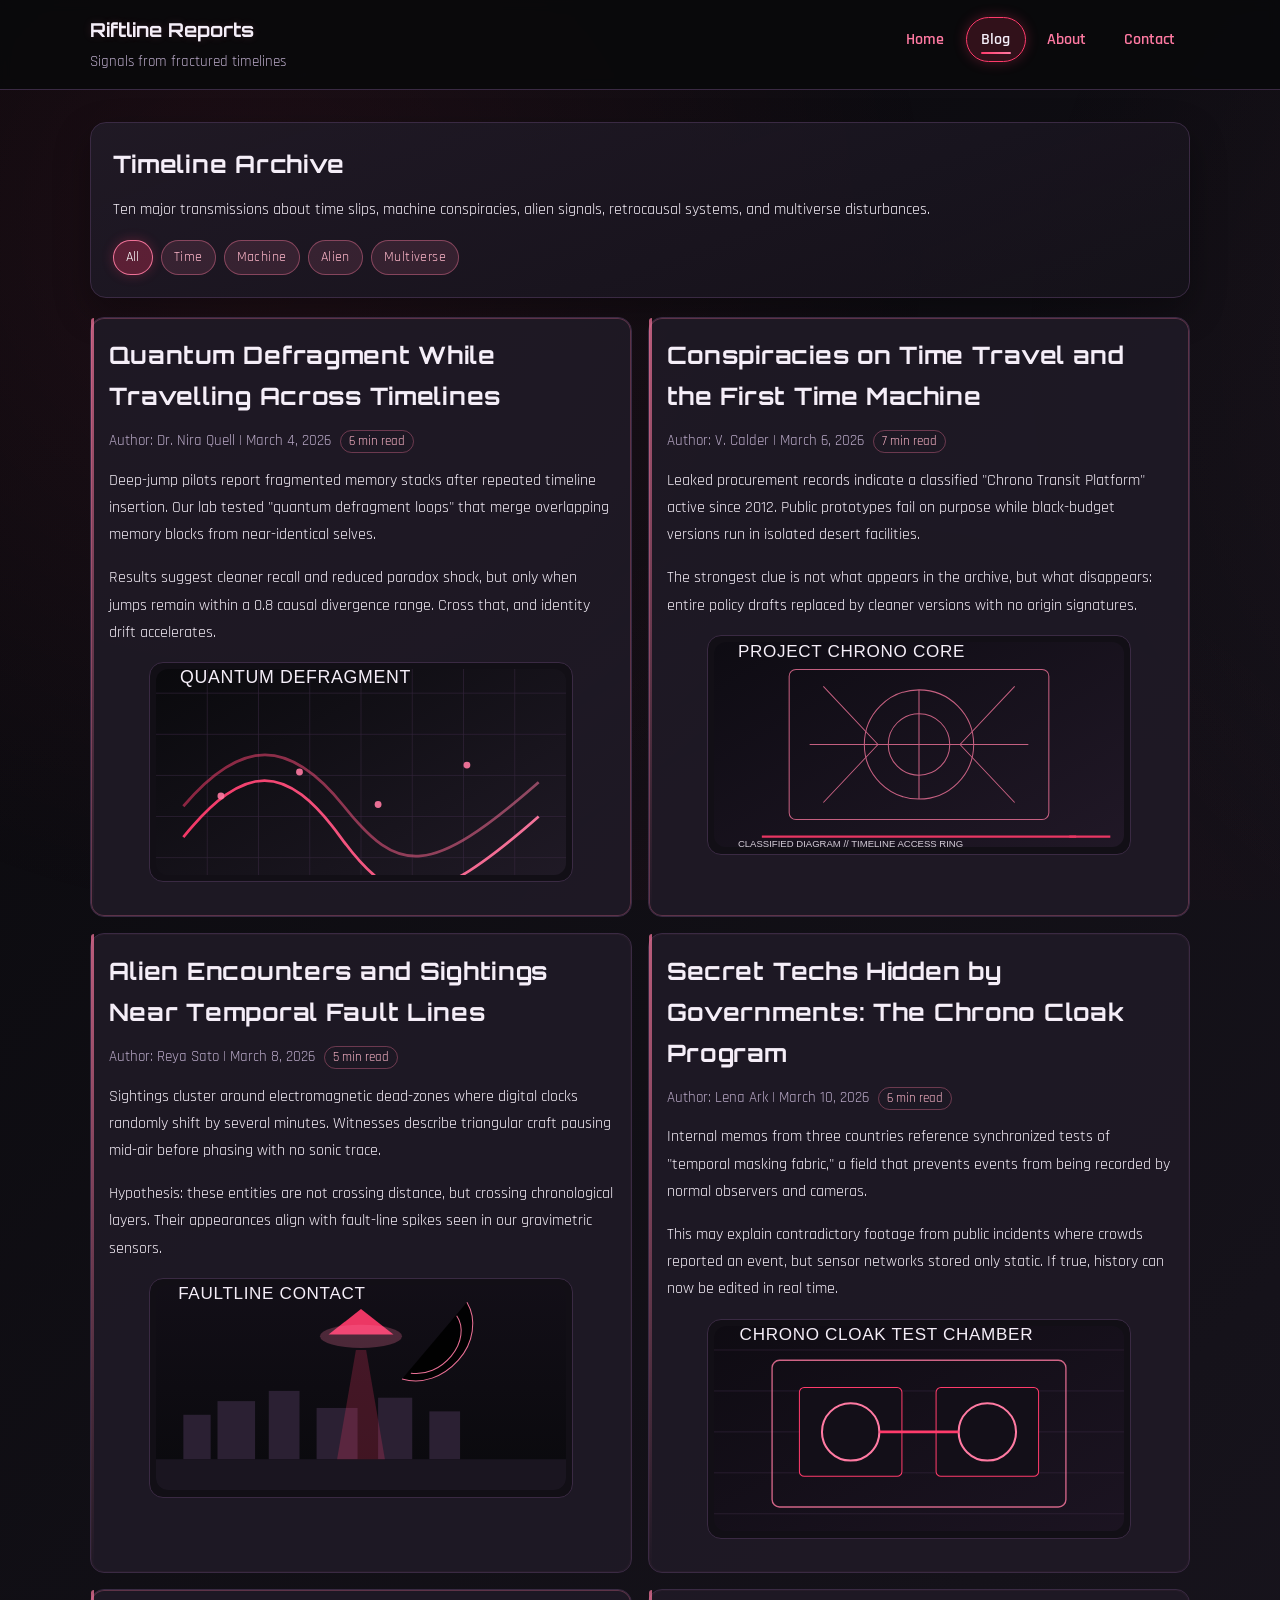
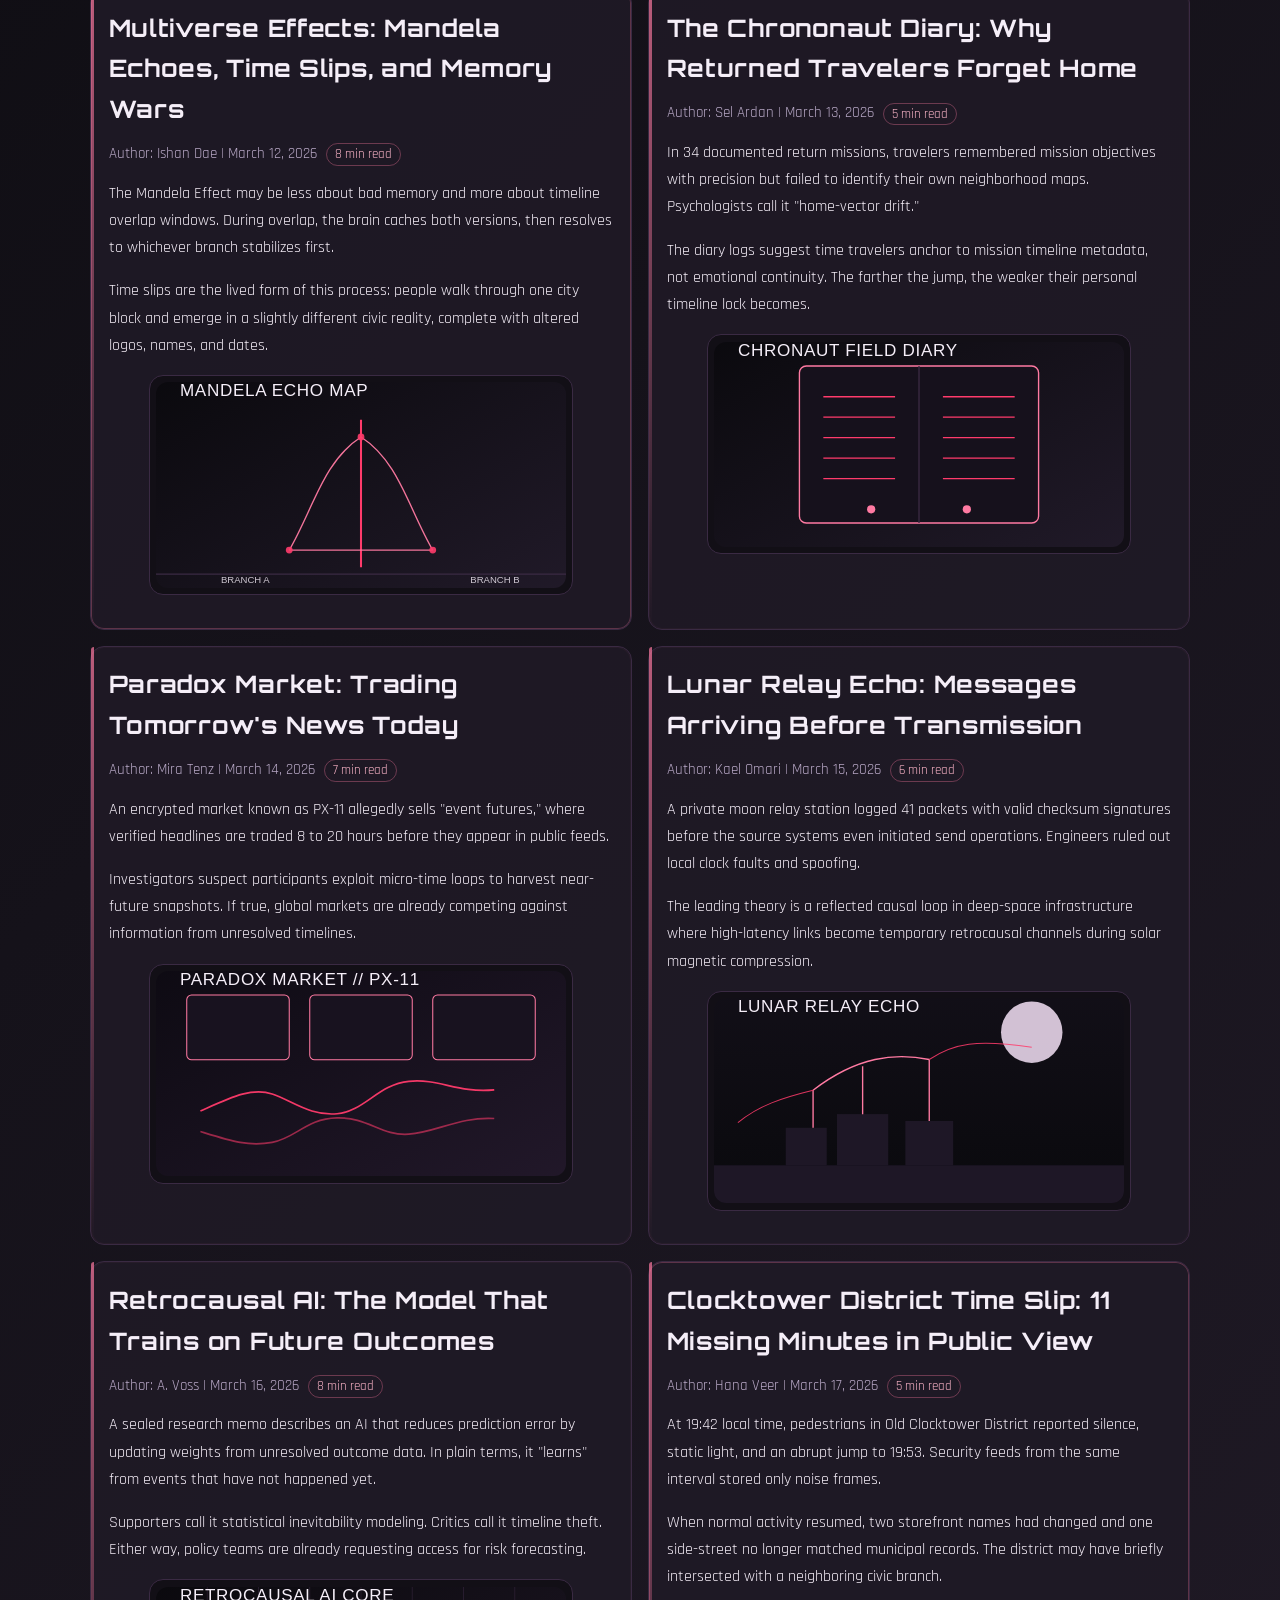
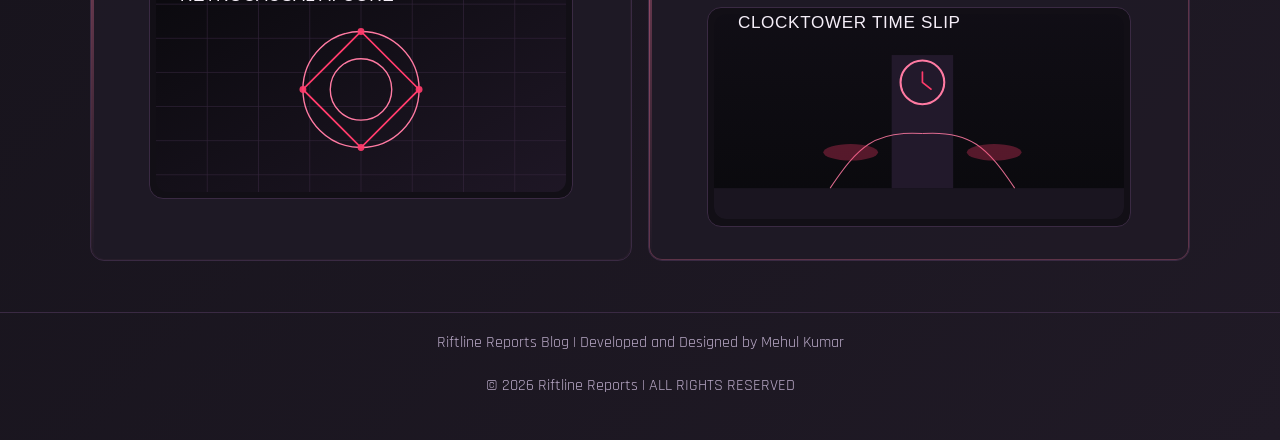
==== blog.html @ a46700db "Add files via upload" ====
<!DOCTYPE html>
<html lang="en">
<head>
  <meta charset="UTF-8">
  <meta name="viewport" content="width=device-width, initial-scale=1.0">
  <title>Riftline Reports | Blog</title>
  <link rel="preconnect" href="https://fonts.googleapis.com">
  <link rel="preconnect" href="https://fonts.gstatic.com" crossorigin>
  <link href="https://fonts.googleapis.com/css2?family=Orbitron:wght@500;700&family=Rajdhani:wght@400;500;600;700&display=swap" rel="stylesheet">
  <link rel="stylesheet" href="style.css">
</head>
<body class="page-blog">
  <header class="site-header">
    <div class="container topbar">
      <div class="brand">
        <a class="brand-link" href="index.html">Riftline Reports</a>
        <p class="tagline">Signals from fractured timelines</p>
      </div>
      <nav class="main-nav" aria-label="Primary navigation">
        <ul class="nav-menu">
          <li><a href="index.html">Home</a></li>
          <li><a class="active" href="blog.html">Blog</a></li>
          <li><a href="about.html">About</a></li>
          <li><a href="contact.html">Contact</a></li>
        </ul>
      </nav>
    </div>
  </header>

  <main class="container">
    <input class="filter-input" type="radio" name="post-filter" id="filter-all" checked>
    <input class="filter-input" type="radio" name="post-filter" id="filter-time">
    <input class="filter-input" type="radio" name="post-filter" id="filter-machine">
    <input class="filter-input" type="radio" name="post-filter" id="filter-alien">
    <input class="filter-input" type="radio" name="post-filter" id="filter-multiverse">

    <section class="panel">
      <h1>Timeline Archive</h1>
      <p>
        Ten major transmissions about time slips, machine conspiracies, alien signals, retrocausal systems,
        and multiverse disturbances.
      </p>
      <div class="filter-wrap" aria-label="Post filters">
        <label class="filter-chip" for="filter-all">All</label>
        <label class="filter-chip" for="filter-time">Time</label>
        <label class="filter-chip" for="filter-machine">Machine</label>
        <label class="filter-chip" for="filter-alien">Alien</label>
        <label class="filter-chip" for="filter-multiverse">Multiverse</label>
      </div>
    </section>

    <section class="posts-grid">
      <article class="post-card cat-time" id="post-quantum" data-topic="quantum time travel">
        <h2>Quantum Defragment While Travelling Across Timelines</h2>
        <p class="post-meta">Author: Dr. Nira Quell | <time datetime="2026-03-04">March 4, 2026</time> <span class="read-time">6 min read</span></p>
        <p>
          Deep-jump pilots report fragmented memory stacks after repeated timeline insertion. Our lab tested
          "quantum defragment loops" that merge overlapping memory blocks from near-identical selves.
        </p>
        <p>
          Results suggest cleaner recall and reduced paradox shock, but only when jumps remain within a
          0.8 causal divergence range. Cross that, and identity drift accelerates.
        </p>
        <figure class="media-frame">
          <img src="quantum-defrag.svg" alt="Illustration of quantum memory blocks reconnecting">
        </figure>
      </article>

      <article class="post-card cat-machine" id="post-machine" data-topic="time machine conspiracy">
        <h2>Conspiracies on Time Travel and the First Time Machine</h2>
        <p class="post-meta">Author: V. Calder | <time datetime="2026-03-06">March 6, 2026</time> <span class="read-time">7 min read</span></p>
        <p>
          Leaked procurement records indicate a classified "Chrono Transit Platform" active since 2012.
          Public prototypes fail on purpose while black-budget versions run in isolated desert facilities.
        </p>
        <p>
          The strongest clue is not what appears in the archive, but what disappears: entire policy drafts
          replaced by cleaner versions with no origin signatures.
        </p>
        <figure class="media-frame">
          <img src="time-machine-conspiracy.svg" alt="Concept blueprint of a secret time machine core">
        </figure>
      </article>

      <article class="post-card cat-alien" id="post-aliens" data-topic="alien temporal fault">
        <h2>Alien Encounters and Sightings Near Temporal Fault Lines</h2>
        <p class="post-meta">Author: Reya Sato | <time datetime="2026-03-08">March 8, 2026</time> <span class="read-time">5 min read</span></p>
        <p>
          Sightings cluster around electromagnetic dead-zones where digital clocks randomly shift by several
          minutes. Witnesses describe triangular craft pausing mid-air before phasing with no sonic trace.
        </p>
        <p>
          Hypothesis: these entities are not crossing distance, but crossing chronological layers.
          Their appearances align with fault-line spikes seen in our gravimetric sensors.
        </p>
        <figure class="media-frame">
          <img src="alien-faultline.svg" alt="Alien craft over a city split by a glowing timeline fault">
        </figure>
      </article>

      <article class="post-card cat-machine" id="post-secret-tech" data-topic="hidden technology government">
        <h2>Secret Techs Hidden by Governments: The Chrono Cloak Program</h2>
        <p class="post-meta">Author: Lena Ark | <time datetime="2026-03-10">March 10, 2026</time> <span class="read-time">6 min read</span></p>
        <p>
          Internal memos from three countries reference synchronized tests of "temporal masking fabric,"
          a field that prevents events from being recorded by normal observers and cameras.
        </p>
        <p>
          This may explain contradictory footage from public incidents where crowds reported an event,
          but sensor networks stored only static. If true, history can now be edited in real time.
        </p>
        <figure class="media-frame">
          <img src="secret-chronotech.svg" alt="Classified lab testing cloaked future technology">
        </figure>
      </article>

      <article class="post-card cat-time cat-multiverse" id="post-mandela" data-topic="multiverse mandela time slip">
        <h2>Multiverse Effects: Mandela Echoes, Time Slips, and Memory Wars</h2>
        <p class="post-meta">Author: Ishan Dae | <time datetime="2026-03-12">March 12, 2026</time> <span class="read-time">8 min read</span></p>
        <p>
          The Mandela Effect may be less about bad memory and more about timeline overlap windows.
          During overlap, the brain caches both versions, then resolves to whichever branch stabilizes first.
        </p>
        <p>
          Time slips are the lived form of this process: people walk through one city block and emerge in
          a slightly different civic reality, complete with altered logos, names, and dates.
        </p>
        <figure class="media-frame">
          <img src="mandela-echo.svg" alt="Two parallel realities producing echoing memories">
        </figure>
      </article>

      <article class="post-card cat-time" id="post-chrononaut" data-topic="chrononaut memory case">
        <h2>The Chrononaut Diary: Why Returned Travelers Forget Home</h2>
        <p class="post-meta">Author: Sel Ardan | <time datetime="2026-03-13">March 13, 2026</time> <span class="read-time">5 min read</span></p>
        <p>
          In 34 documented return missions, travelers remembered mission objectives with precision but failed
          to identify their own neighborhood maps. Psychologists call it "home-vector drift."
        </p>
        <p>
          The diary logs suggest time travelers anchor to mission timeline metadata, not emotional continuity.
          The farther the jump, the weaker their personal timeline lock becomes.
        </p>
        <figure class="media-frame">
          <img src="chrononaut-diary.svg" alt="Chrononaut diary with fragmented memory coordinates">
        </figure>
      </article>

      <article class="post-card cat-time" id="post-paradox-market" data-topic="paradox trading network">
        <h2>Paradox Market: Trading Tomorrow's News Today</h2>
        <p class="post-meta">Author: Mira Tenz | <time datetime="2026-03-14">March 14, 2026</time> <span class="read-time">7 min read</span></p>
        <p>
          An encrypted market known as PX-11 allegedly sells "event futures," where verified headlines are traded
          8 to 20 hours before they appear in public feeds.
        </p>
        <p>
          Investigators suspect participants exploit micro-time loops to harvest near-future snapshots. If true,
          global markets are already competing against information from unresolved timelines.
        </p>
        <figure class="media-frame">
          <img src="paradox-market.svg" alt="Dark digital marketplace trading future event data">
        </figure>
      </article>

      <article class="post-card cat-time" id="post-lunar-relay" data-topic="lunar relay anomaly">
        <h2>Lunar Relay Echo: Messages Arriving Before Transmission</h2>
        <p class="post-meta">Author: Kael Omari | <time datetime="2026-03-15">March 15, 2026</time> <span class="read-time">6 min read</span></p>
        <p>
          A private moon relay station logged 41 packets with valid checksum signatures before the source systems
          even initiated send operations. Engineers ruled out local clock faults and spoofing.
        </p>
        <p>
          The leading theory is a reflected causal loop in deep-space infrastructure where high-latency links become
          temporary retrocausal channels during solar magnetic compression.
        </p>
        <figure class="media-frame">
          <img src="lunar-relay.svg" alt="Moon communications relay receiving data before send time">
        </figure>
      </article>

      <article class="post-card cat-machine" id="post-retro-ai" data-topic="retrocausal ai">
        <h2>Retrocausal AI: The Model That Trains on Future Outcomes</h2>
        <p class="post-meta">Author: A. Voss | <time datetime="2026-03-16">March 16, 2026</time> <span class="read-time">8 min read</span></p>
        <p>
          A sealed research memo describes an AI that reduces prediction error by updating weights from
          unresolved outcome data. In plain terms, it "learns" from events that have not happened yet.
        </p>
        <p>
          Supporters call it statistical inevitability modeling. Critics call it timeline theft.
          Either way, policy teams are already requesting access for risk forecasting.
        </p>
        <figure class="media-frame">
          <img src="retrocausal-ai.svg" alt="Retrocausal artificial intelligence reading future outcome vectors">
        </figure>
      </article>

      <article class="post-card cat-time cat-multiverse" id="post-clocktower" data-topic="clocktower urban time slip">
        <h2>Clocktower District Time Slip: 11 Missing Minutes in Public View</h2>
        <p class="post-meta">Author: Hana Veer | <time datetime="2026-03-17">March 17, 2026</time> <span class="read-time">5 min read</span></p>
        <p>
          At 19:42 local time, pedestrians in Old Clocktower District reported silence, static light, and an
          abrupt jump to 19:53. Security feeds from the same interval stored only noise frames.
        </p>
        <p>
          When normal activity resumed, two storefront names had changed and one side-street no longer matched
          municipal records. The district may have briefly intersected with a neighboring civic branch.
        </p>
        <figure class="media-frame">
          <img src="clocktower-slip.svg" alt="Historic clocktower area distorted by a time-slip field">
        </figure>
      </article>
    </section>
  </main>

  <footer class="site-footer">
    <div class="container">
      <p>Riftline Reports Blog | Developed and Designed by Mehul Kumar</p>
      <p>&copy; 2026 Riftline Reports | ALL RIGHTS RESERVED</p>
    </div>
  </footer>
</body>
</html>
---- style.css ----
:root {
  --bg: #09090c;
  --surface: #15121a;
  --card: #201a26;
  --text: #f5eef8;
  --muted: #b9a9c7;
  --accent: #ff3b6b;
  --accent-2: #ff7aa2;
  --accent-3: #ffb8cb;
  --line: #3a2a43;
  --glow: rgba(255, 59, 107, 0.28);
}

* {
  box-sizing: border-box;
}

html {
  scroll-behavior: smooth;
}

body {
  position: relative;
  margin: 0;
  min-height: 100vh;
  overflow-x: hidden;
  font-family: "Rajdhani", "Segoe UI", sans-serif;
  line-height: 1.7;
  color: var(--text);
  background: linear-gradient(135deg, #09090c 0%, #15121a 52%, #201a26 100%);
}

body::before {
  content: "";
  position: fixed;
  inset: 0;
  pointer-events: none;
  background:
    radial-gradient(circle at 12% 16%, rgba(255, 59, 107, 0.08), transparent 32%),
    radial-gradient(circle at 84% 24%, rgba(255, 122, 162, 0.06), transparent 35%),
    radial-gradient(circle at 42% 78%, rgba(255, 59, 107, 0.05), transparent 38%);
  background-size: 160% 160%;
  animation: ambientDrift 16s ease-in-out infinite alternate;
  z-index: -2;
}

body::after {
  content: "";
  position: fixed;
  inset: 0;
  pointer-events: none;
  background: repeating-linear-gradient(
    to bottom,
    rgba(255, 255, 255, 0.03) 0,
    rgba(255, 255, 255, 0.03) 1px,
    transparent 2px,
    transparent 4px
  );
  opacity: 0.06;
  z-index: -1;
}

h1,
h2,
h3 {
  margin-top: 0;
  margin-bottom: 0.7rem;
  font-family: "Orbitron", "Segoe UI", sans-serif;
  letter-spacing: 0.03em;
}

p {
  margin-top: 0;
  margin-bottom: 1rem;
}

img {
  display: block;
  width: 100%;
  max-width: 100%;
  border-radius: 12px;
}

a {
  color: var(--accent-2);
  text-decoration: none;
}

a:hover {
  color: var(--accent);
}

a:active {
  opacity: 0.88;
}

a[target="_blank"] {
  border-bottom: 1px dashed var(--accent-2);
}

.container {
  width: min(1100px, 92%);
  margin-right: auto;
  margin-left: auto;
}

.site-header {
  position: sticky;
  top: 0;
  z-index: 5;
  border-bottom: 1px solid var(--line);
  background: rgba(9, 9, 12, 0.9);
  backdrop-filter: blur(6px);
  transition: border-color 0.25s ease;
}

.site-header:hover {
  border-color: rgba(255, 122, 162, 0.45);
}

.topbar {
  display: flex;
  align-items: center;
  justify-content: space-between;
  gap: 1rem;
  padding-top: 0.9rem;
  padding-bottom: 0.9rem;
}

.brand-link {
  color: var(--text);
  font-family: "Orbitron", "Segoe UI", sans-serif;
  font-size: 1.2rem;
  font-weight: 700;
  text-shadow: 0 0 8px rgba(255, 122, 162, 0.16);
}

.tagline {
  margin: 0.1rem 0 0;
  color: var(--muted);
  font-size: 0.95rem;
}

.nav-menu {
  display: flex;
  align-items: center;
  gap: 0.4rem;
  margin: 0;
  padding: 0;
  list-style: none;
}

.nav-menu > li > a {
  position: relative;
  display: inline-block;
  padding: 0.5rem 0.9rem;
  border: 1px solid transparent;
  border-radius: 999px;
  font-weight: 600;
  overflow: hidden;
  transition: 0.25s ease;
}

.nav-menu > li > a::after {
  content: "";
  position: absolute;
  left: 14px;
  right: 14px;
  bottom: 7px;
  height: 2px;
  border-radius: 99px;
  background: linear-gradient(90deg, var(--accent), var(--accent-2));
  transform: scaleX(0);
  transform-origin: left;
  transition: transform 0.25s ease;
}

.nav-menu > li > a:hover,
.nav-menu > li > a.active {
  color: var(--text);
  border-color: var(--accent);
  background: rgba(255, 59, 107, 0.16);
  box-shadow: 0 0 0.8rem var(--glow);
}

.nav-menu > li > a:hover::after,
.nav-menu > li > a.active::after {
  transform: scaleX(1);
}

.nav-menu > li > a:focus {
  outline: 2px solid var(--accent-2);
  outline-offset: 2px;
}

main {
  padding-top: 2rem;
  padding-bottom: 2.2rem;
}

.panel {
  margin-bottom: 1.2rem;
  padding: 1.35rem;
  border: 1px solid var(--line);
  border-radius: 16px;
  background: linear-gradient(160deg, rgba(32, 26, 38, 0.96), rgba(21, 18, 26, 0.92));
  box-shadow: 0 14px 36px rgba(0, 0, 0, 0.32);
  transition: transform 0.3s ease, border-color 0.3s ease, box-shadow 0.3s ease;
}

.panel:hover {
  transform: translateY(-2px);
  border-color: rgba(255, 122, 162, 0.34);
  box-shadow: 0 18px 38px rgba(0, 0, 0, 0.36);
}

#hero {
  border-color: rgba(255, 122, 162, 0.35);
  overflow: hidden;
}

#hero::after {
  content: "";
  position: absolute;
  inset: auto -12% -40% -12%;
  height: 180px;
  background: radial-gradient(circle, rgba(255, 59, 107, 0.18), transparent 70%);
  animation: pulseGlow 4s ease-in-out infinite;
  pointer-events: none;
}

.hero-panel {
  position: relative;
}

.hero-tags {
  display: flex;
  flex-wrap: wrap;
  gap: 0.55rem;
  margin-bottom: 0.35rem;
}

.tag-chip {
  padding: 0.28rem 0.68rem;
  border: 1px solid rgba(255, 122, 162, 0.4);
  border-radius: 999px;
  background: rgba(255, 122, 162, 0.12);
  color: var(--accent-3);
  font-size: 0.88rem;
  letter-spacing: 0.03em;
  transition: transform 0.25s ease, border-color 0.25s ease, background-color 0.25s ease;
}

.tag-chip:hover {
  transform: translateY(-2px);
  border-color: rgba(255, 122, 162, 0.65);
  background: rgba(255, 122, 162, 0.2);
}

.signal-strip {
  display: grid;
  grid-template-columns: repeat(4, minmax(0, 1fr));
  gap: 0.75rem;
}

.signal-card {
  padding: 0.8rem;
  border: 1px solid var(--line);
  border-radius: 12px;
  background: rgba(17, 14, 22, 0.7);
  transition: transform 0.25s ease, border-color 0.25s ease, box-shadow 0.25s ease;
}

.signal-card:hover {
  transform: translateY(-3px);
  border-color: rgba(255, 122, 162, 0.5);
  box-shadow: 0 0.7rem 1.3rem rgba(0, 0, 0, 0.26);
}

.signal-card h3 {
  margin-bottom: 0.2rem;
  font-size: 0.95rem;
  color: var(--muted);
}

.signal-value {
  margin-bottom: 0;
  font-family: "Orbitron", "Segoe UI", sans-serif;
  font-size: 1.6rem;
  color: var(--accent-3);
}

.filter-wrap {
  display: flex;
  flex-wrap: wrap;
  gap: 0.5rem;
  margin-top: 0.8rem;
}

.filter-input {
  position: absolute;
  opacity: 0;
  pointer-events: none;
}

.filter-chip {
  padding: 0.28rem 0.75rem;
  border: 1px solid rgba(255, 122, 162, 0.4);
  border-radius: 999px;
  background: rgba(255, 122, 162, 0.12);
  color: var(--accent-3);
  font-size: 0.9rem;
  letter-spacing: 0.03em;
  cursor: pointer;
  transition: transform 0.25s ease, border-color 0.25s ease, background-color 0.25s ease;
}

.filter-chip:hover {
  transform: translateY(-2px);
  border-color: rgba(255, 122, 162, 0.7);
  background: rgba(255, 122, 162, 0.22);
}

#filter-all:checked ~ .panel .filter-chip[for="filter-all"],
#filter-time:checked ~ .panel .filter-chip[for="filter-time"],
#filter-machine:checked ~ .panel .filter-chip[for="filter-machine"],
#filter-alien:checked ~ .panel .filter-chip[for="filter-alien"],
#filter-multiverse:checked ~ .panel .filter-chip[for="filter-multiverse"] {
  border-color: rgba(255, 122, 162, 0.9);
  background: rgba(255, 59, 107, 0.28);
  color: #fff;
  box-shadow: 0 0 0.7rem rgba(255, 59, 107, 0.25);
}

#filter-time:checked ~ .posts-grid .post-card,
#filter-machine:checked ~ .posts-grid .post-card,
#filter-alien:checked ~ .posts-grid .post-card,
#filter-multiverse:checked ~ .posts-grid .post-card {
  display: none;
}

#filter-time:checked ~ .posts-grid .cat-time,
#filter-machine:checked ~ .posts-grid .cat-machine,
#filter-alien:checked ~ .posts-grid .cat-alien,
#filter-multiverse:checked ~ .posts-grid .cat-multiverse {
  display: block;
}

.btn {
  position: relative;
  display: inline-block;
  min-width: 148px;
  margin-top: 0.4rem;
  padding: 0.68rem 1.15rem;
  border: 1px solid var(--accent);
  border-radius: 10px;
  background: linear-gradient(145deg, #ff3b6b, #d92f58);
  color: #fff;
  font-weight: 700;
  text-align: center;
  cursor: pointer;
  overflow: hidden;
  transition: transform 0.25s ease, box-shadow 0.25s ease, filter 0.25s ease;
}

.btn::before {
  content: "";
  position: absolute;
  top: 0;
  left: -150%;
  width: 70%;
  height: 100%;
  background: linear-gradient(110deg, transparent, rgba(255, 255, 255, 0.28), transparent);
  transform: skewX(-16deg);
  transition: left 0.55s ease;
}

.btn:hover {
  transform: translateY(-2px);
  box-shadow: 0 0.6rem 1.2rem rgba(255, 59, 107, 0.3);
  filter: saturate(1.08);
}

.btn:hover::before {
  left: 145%;
}

.btn:active {
  transform: translateY(1px);
}

.btn:focus-visible {
  outline: 2px solid var(--accent-2);
  outline-offset: 2px;
}

.preview-grid {
  display: grid;
  grid-template-columns: repeat(auto-fit, minmax(220px, 1fr));
  gap: 1rem;
  margin-top: 1rem;
}

.preview-card {
  position: relative;
  padding: 0.9rem;
  border: 1px solid var(--line);
  border-radius: 14px;
  background-color: rgba(32, 26, 38, 0.85);
  overflow: hidden;
  transition: transform 0.28s ease, border-color 0.28s ease, box-shadow 0.28s ease;
}

.preview-card img {
  transition: transform 0.45s ease, filter 0.35s ease;
}

.preview-card:hover {
  transform: translateY(-4px);
  border-color: var(--accent);
  box-shadow: 0 0.9rem 1.5rem rgba(255, 59, 107, 0.16);
}

.preview-card:hover img {
  transform: scale(1.04);
  filter: saturate(1.08);
}

.preview-card:nth-child(odd) {
  background-color: rgba(29, 24, 35, 0.9);
}

[data-topic*="time"] {
  box-shadow: inset 0 0 0 1px rgba(255, 122, 162, 0.25);
}

.posts-grid {
  display: grid;
  grid-template-columns: repeat(2, minmax(0, 1fr));
  gap: 1rem;
}

.post-card {
  position: relative;
  width: 100%;
  min-height: 360px;
  padding: 1.1rem;
  border: 1px solid var(--line);
  border-radius: 14px;
  background-color: rgba(32, 26, 38, 0.9);
  transition: transform 0.3s ease, border-color 0.3s ease, box-shadow 0.3s ease;
  animation: revealUp 0.7s ease both;
}

.post-card::before {
  content: "";
  position: absolute;
  inset: 0 auto 0 0;
  width: 3px;
  border-radius: 14px 0 0 14px;
  background: linear-gradient(180deg, var(--accent-2), transparent);
  opacity: 0.7;
}

.post-card::after {
  content: "";
  position: absolute;
  inset: 0;
  border-radius: 14px;
  pointer-events: none;
  box-shadow: inset 0 0 0 1px rgba(255, 122, 162, 0.04);
  transition: box-shadow 0.3s ease;
}

.post-card:hover {
  transform: translateY(-5px);
  border-color: rgba(255, 122, 162, 0.65);
  box-shadow: 0 1rem 1.6rem rgba(0, 0, 0, 0.32);
}

.post-card:hover::after {
  box-shadow: inset 0 0 0 1px rgba(255, 122, 162, 0.2);
}

.posts-grid .post-card:nth-child(1) { animation-delay: 0.03s; }
.posts-grid .post-card:nth-child(2) { animation-delay: 0.07s; }
.posts-grid .post-card:nth-child(3) { animation-delay: 0.11s; }
.posts-grid .post-card:nth-child(4) { animation-delay: 0.15s; }
.posts-grid .post-card:nth-child(5) { animation-delay: 0.19s; }
.posts-grid .post-card:nth-child(6) { animation-delay: 0.23s; }
.posts-grid .post-card:nth-child(7) { animation-delay: 0.27s; }
.posts-grid .post-card:nth-child(8) { animation-delay: 0.31s; }
.posts-grid .post-card:nth-child(9) { animation-delay: 0.35s; }
.posts-grid .post-card:nth-child(10) { animation-delay: 0.39s; }

.read-time {
  margin-left: 0.35rem;
  padding: 0.12rem 0.48rem;
  border: 1px solid rgba(255, 122, 162, 0.35);
  border-radius: 999px;
  color: var(--accent-3);
  font-size: 0.82rem;
}

.post-card h2 + .post-meta {
  color: var(--muted);
  font-size: 0.95rem;
}

.post-meta {
  margin-bottom: 0.8rem;
}

.media-frame {
  height: 220px;
  margin-top: 0.8rem;
  padding: 0.4rem;
  border: 1px solid var(--line);
  border-radius: 14px;
  background: #120f16;
  transition: border-color 0.3s ease;
}

.post-card:hover .media-frame {
  border-color: rgba(255, 122, 162, 0.55);
}

.media-frame img {
  height: 100%;
  object-fit: cover;
  transition: transform 0.45s ease;
}

.post-card:hover .media-frame img {
  transform: scale(1.03);
}

.mission-grid {
  display: grid;
  grid-template-columns: repeat(3, minmax(0, 1fr));
  gap: 1rem;
}

.info-card {
  padding: 1rem;
  border: 1px solid var(--line);
  border-radius: 12px;
  background: rgba(26, 21, 31, 0.88);
  transition: transform 0.28s ease, border-color 0.28s ease, box-shadow 0.28s ease;
}

.info-card:hover {
  transform: translateY(-4px);
  border-color: rgba(255, 122, 162, 0.55);
  box-shadow: 0 0.8rem 1.4rem rgba(0, 0, 0, 0.25);
}

#contact-form {
  width: 100%;
}

.contact-form > .form-field {
  display: flex;
  flex-direction: column;
  margin-bottom: 0.9rem;
}

.form-field label {
  margin-bottom: 0.35rem;
  font-weight: 600;
}

input[type="text"],
input[type="email"],
textarea {
  padding: 0.75rem;
  border: 1px solid var(--line);
  border-radius: 10px;
  background: #100d14;
  color: var(--text);
  font: inherit;
  transition: border-color 0.25s ease, background-color 0.25s ease, box-shadow 0.25s ease;
}

input[type="text"]:hover,
input[type="email"]:hover,
textarea:hover {
  border-color: rgba(255, 122, 162, 0.45);
  background: #140f19;
}

textarea {
  resize: vertical;
}

input[type="text"]:focus,
input[type="email"]:focus,
textarea:focus {
  border-color: var(--accent);
  outline: 2px solid rgba(255, 59, 107, 0.24);
  outline-offset: 0;
}

.site-footer {
  margin-top: 1rem;
  padding: 1rem 0 1.5rem;
  border-top: 1px solid var(--line);
  color: var(--muted);
  text-align: center;
}

.site-footer a {
  transition: color 0.25s ease, text-shadow 0.25s ease;
}

.site-footer a:hover {
  text-shadow: 0 0 8px rgba(255, 122, 162, 0.35);
}

@keyframes revealUp {
  from {
    opacity: 0;
    transform: translateY(14px);
  }
  to {
    opacity: 1;
    transform: translateY(0);
  }
}

@keyframes pulseGlow {
  0%,
  100% {
    opacity: 0.55;
    transform: translateY(0);
  }
  50% {
    opacity: 0.95;
    transform: translateY(-8px);
  }
}

@keyframes ambientDrift {
  0% {
    background-position: 0% 0%;
  }
  100% {
    background-position: 100% 80%;
  }
}

@media (prefers-reduced-motion: reduce) {
  *,
  *::before,
  *::after {
    animation: none !important;
    transition: none !important;
  }

  html {
    scroll-behavior: auto;
  }
}

@media (max-width: 960px) {
  .posts-grid {
    grid-template-columns: 1fr;
  }

  .signal-strip {
    grid-template-columns: 1fr 1fr;
  }

  .mission-grid {
    grid-template-columns: 1fr 1fr;
  }
}

@media (max-width: 700px) {
  .topbar {
    flex-direction: column;
    align-items: flex-start;
  }

  .nav-menu {
    flex-wrap: wrap;
  }

  .panel {
    padding: 1rem;
  }

  .signal-strip {
    grid-template-columns: 1fr;
  }

  .mission-grid {
    grid-template-columns: 1fr;
  }

  .media-frame {
    height: 180px;
  }
}
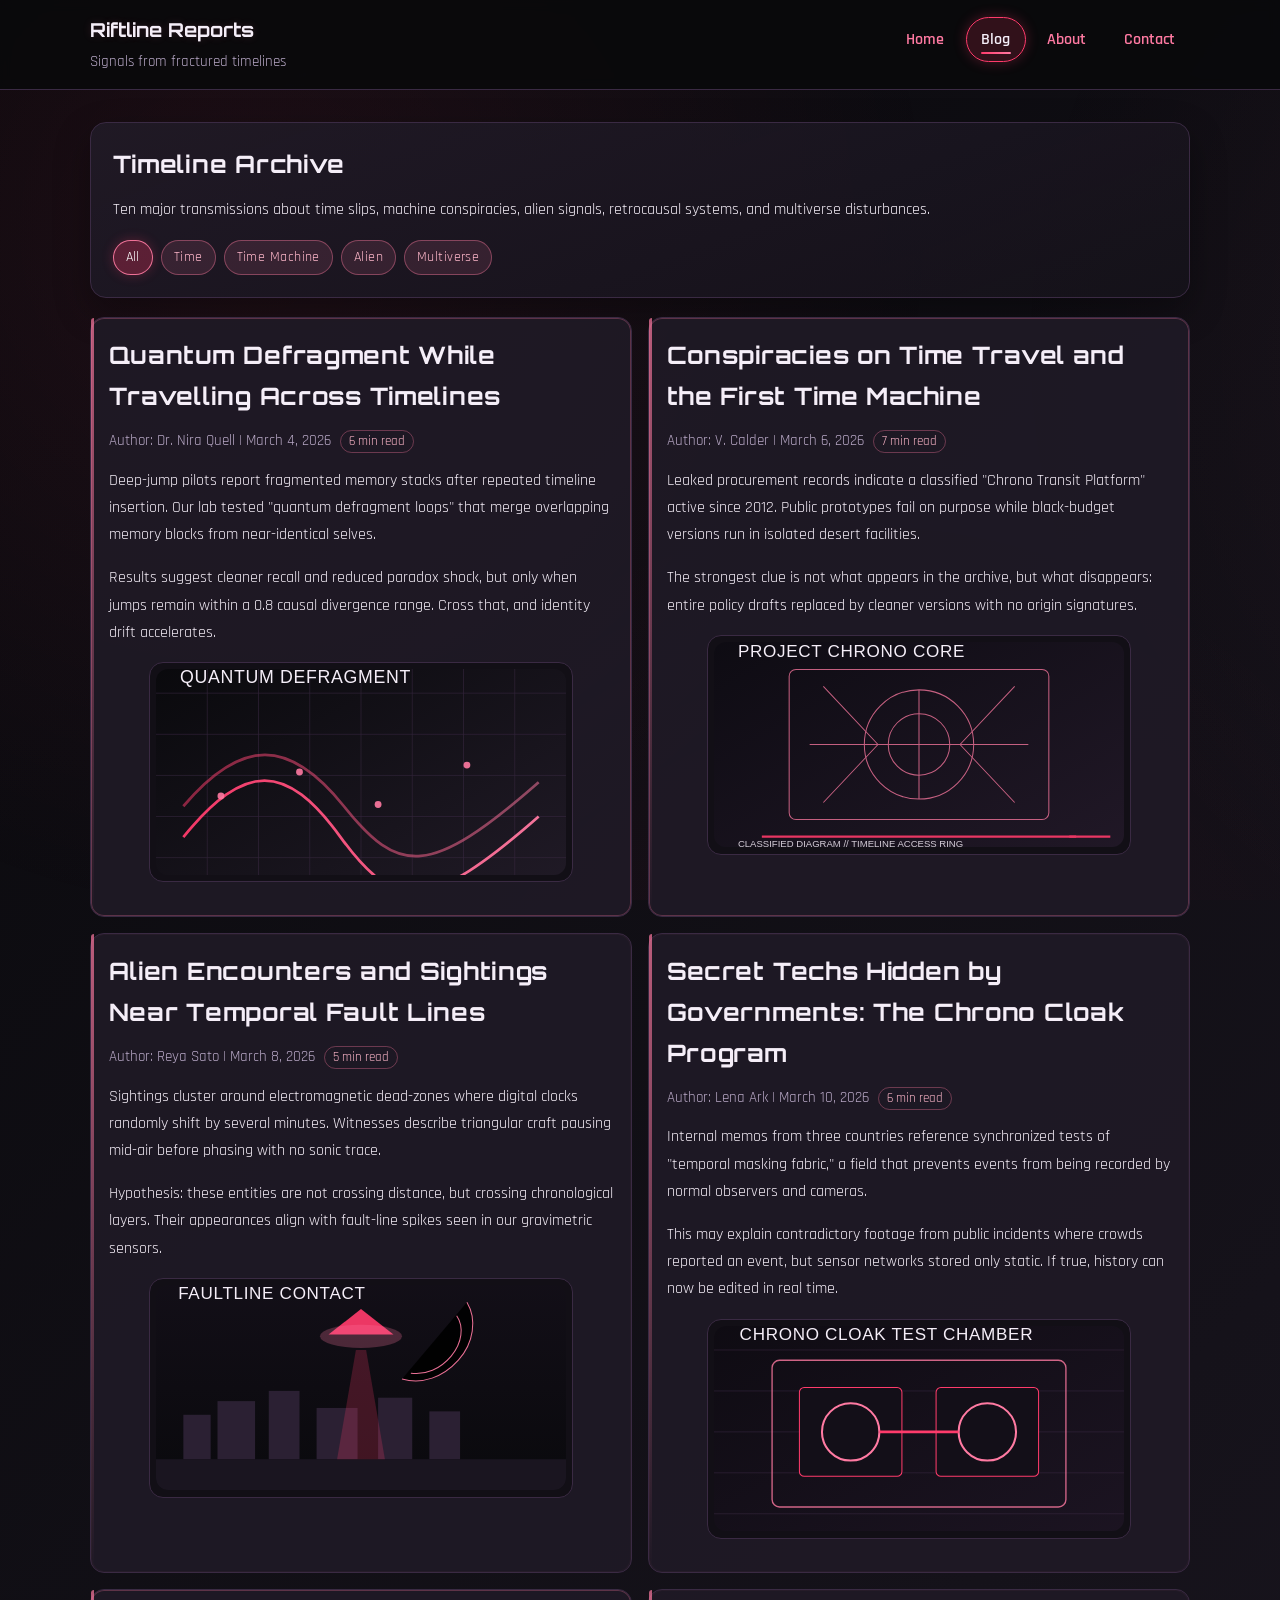
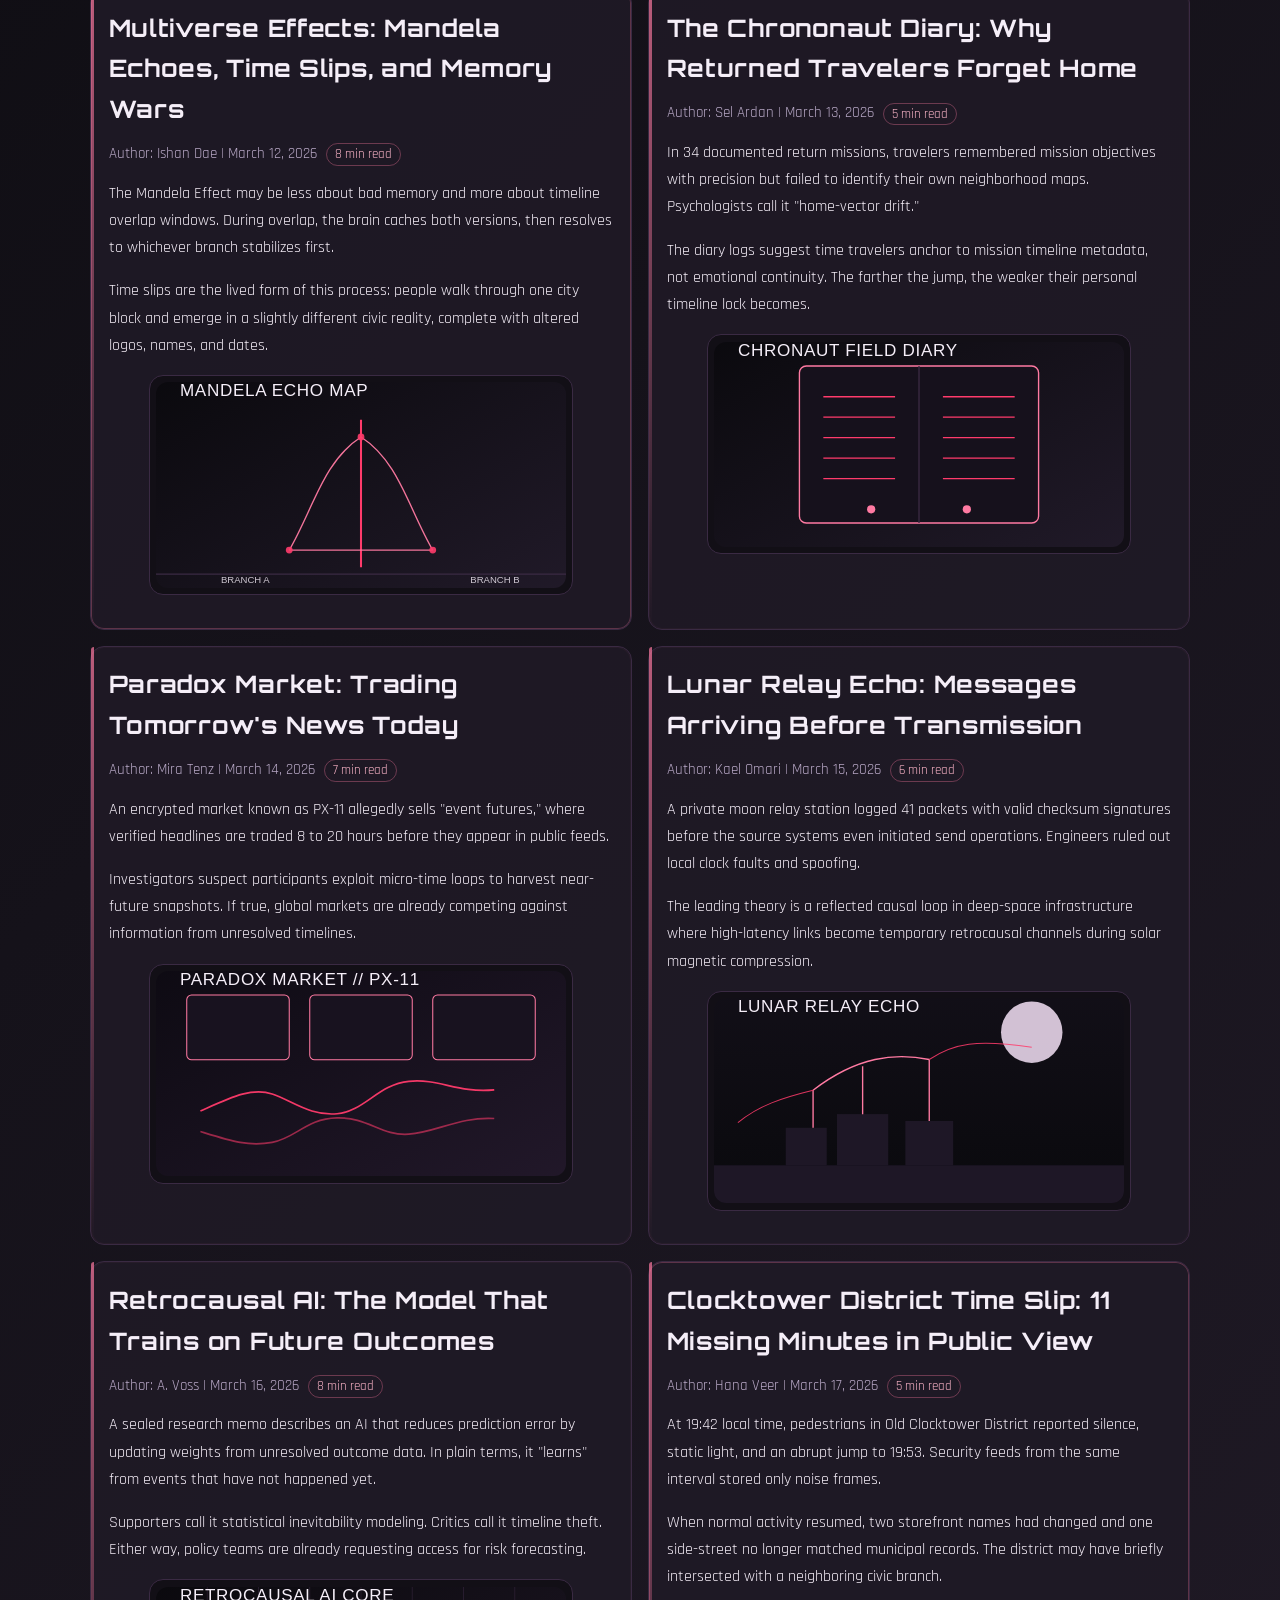
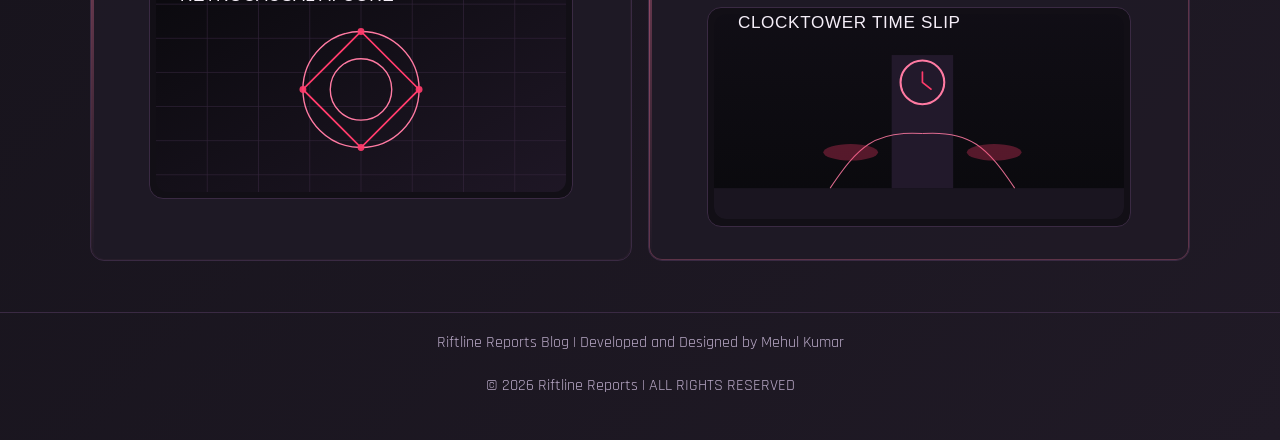
==== commit 420838a1: "Update blog.html" ====
--- a/blog.html
+++ b/blog.html
@@ -43,7 +43,7 @@
       <div class="filter-wrap" aria-label="Post filters">
         <label class="filter-chip" for="filter-all">All</label>
         <label class="filter-chip" for="filter-time">Time</label>
-        <label class="filter-chip" for="filter-machine">Machine</label>
+        <label class="filter-chip" for="filter-machine">Time Machine</label>
         <label class="filter-chip" for="filter-alien">Alien</label>
         <label class="filter-chip" for="filter-multiverse">Multiverse</label>
       </div>
